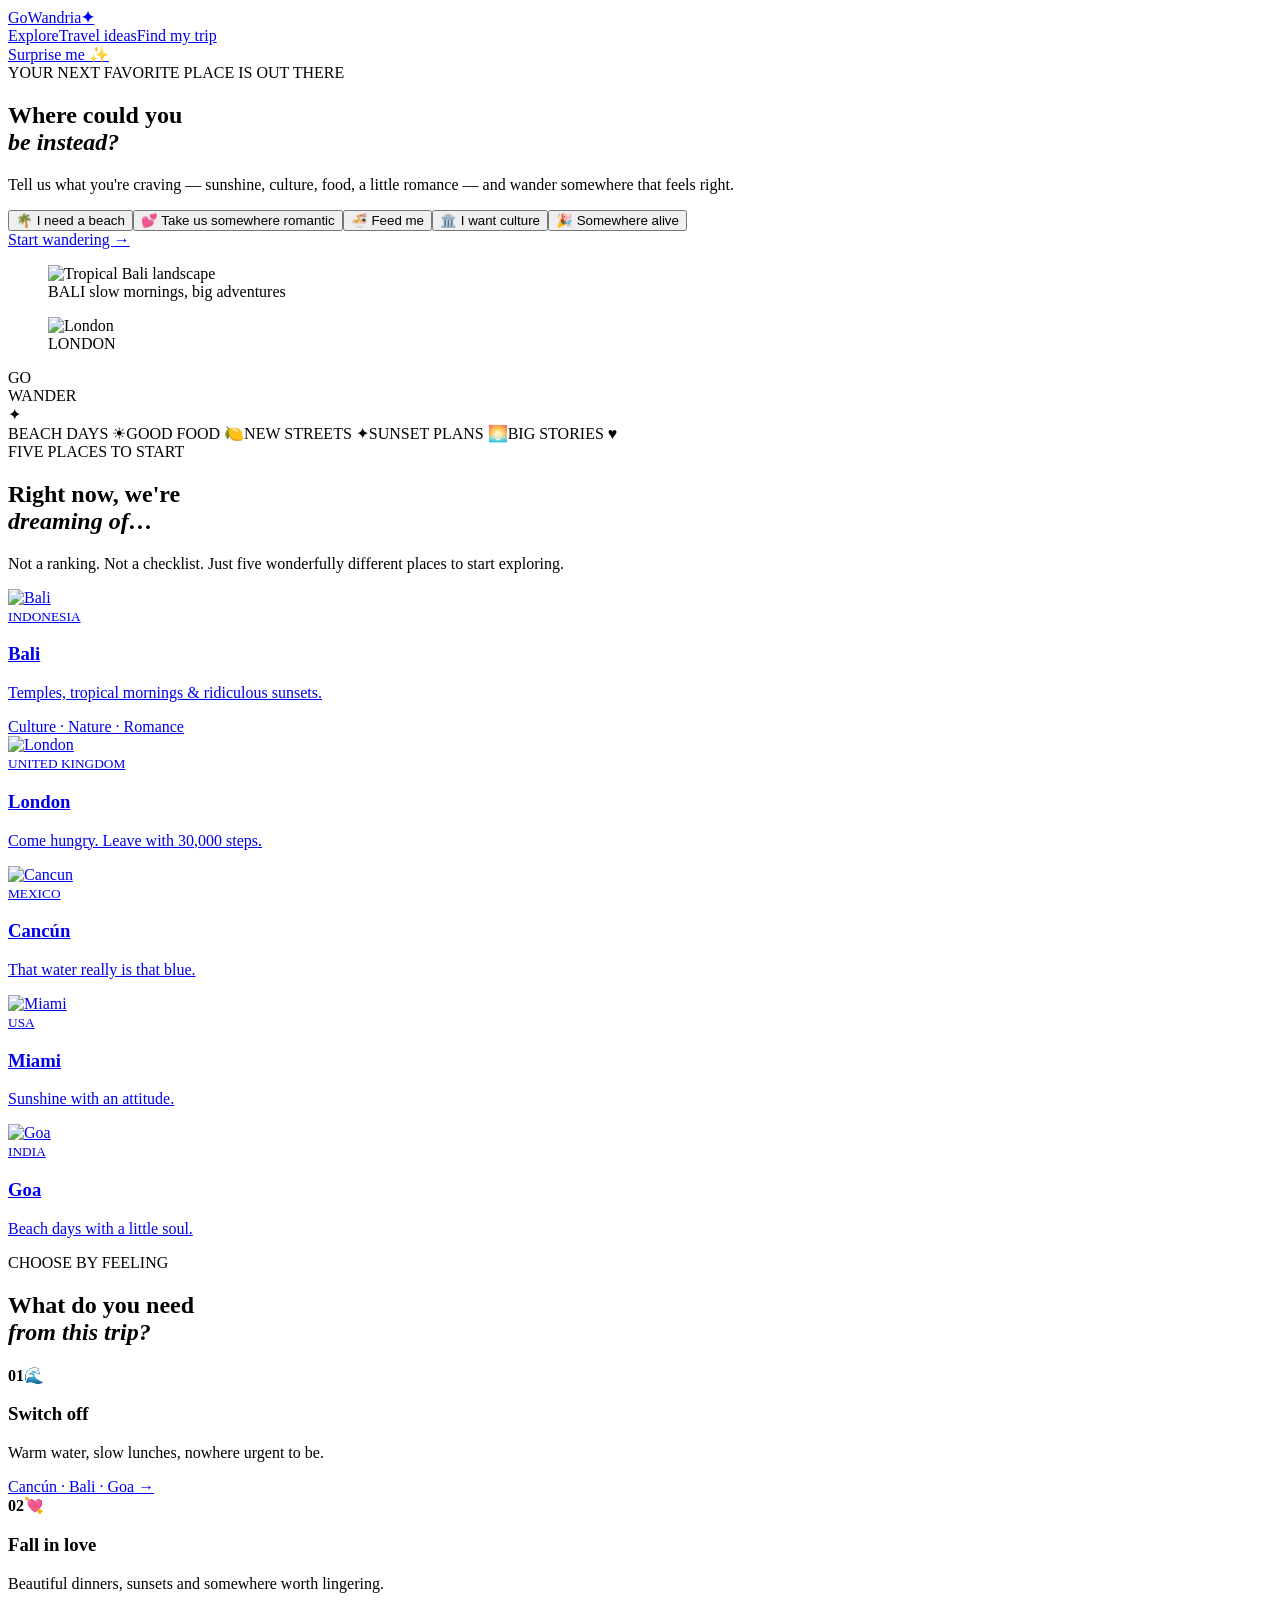
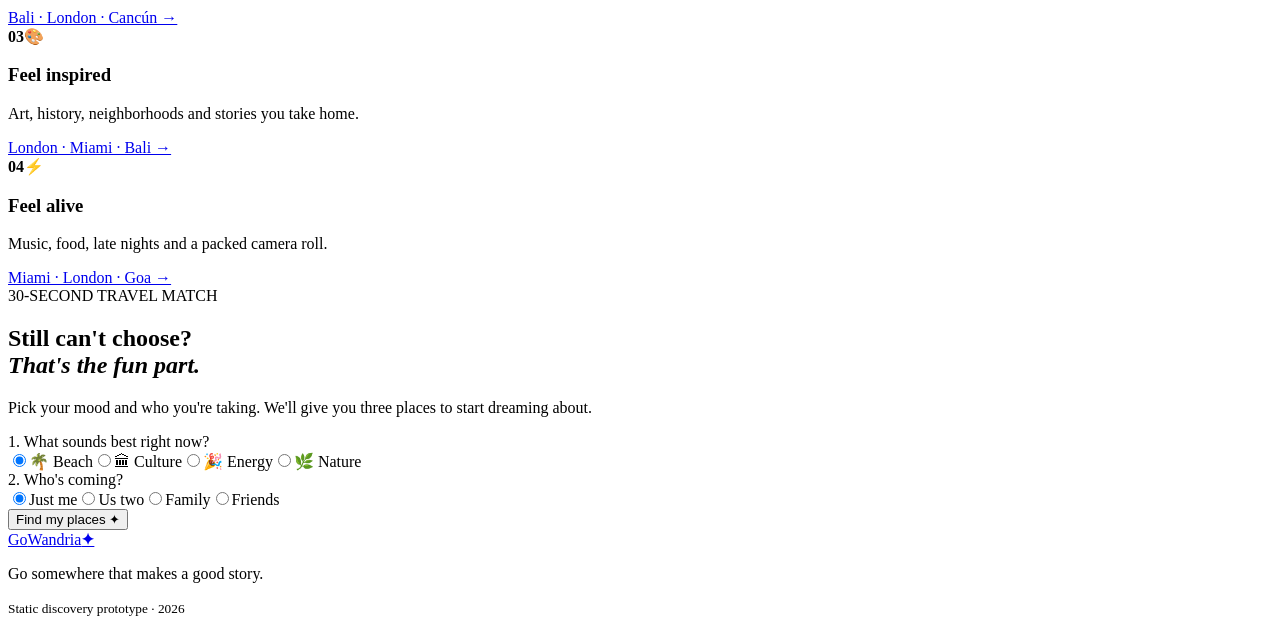
==== index.html @ f36cb017 "Add GoWandria discovery homepage" ====
<!doctype html>
<html lang="en">
<head>
  <meta charset="utf-8"><meta name="viewport" content="width=device-width,initial-scale=1">
  <title>GoWandria — Find somewhere you'll love</title>
  <meta name="description" content="Discover Bali, Cancun, Miami, London and Goa by mood, travel style and the kind of trip you need right now.">
  <link rel="preconnect" href="https://images.unsplash.com">
  <link rel="stylesheet" href="styles.css">
</head>
<body>
<header class="nav"><a class="brand" href="index.html">Go<span>Wandria</span><b>✦</b></a><nav><a href="#wander">Explore</a><a href="#moods">Travel ideas</a><a href="#matcher">Find my trip</a></nav><a class="nav-cta" href="#matcher">Surprise me ✨</a></header>
<main>
<section class="hero">
  <div class="hero-copy"><div class="eyebrow">YOUR NEXT FAVORITE PLACE IS OUT THERE</div><h1>Where could you<br><em>be instead?</em></h1><p>Tell us what you're craving — sunshine, culture, food, a little romance — and wander somewhere that feels right.</p><div class="mood-row"><button data-mood="beach">🌴 I need a beach</button><button data-mood="romance">💕 Take us somewhere romantic</button><button data-mood="food">🍜 Feed me</button><button data-mood="culture">🏛️ I want culture</button><button data-mood="energy">🎉 Somewhere alive</button></div><a class="primary" href="#wander">Start wandering <span>→</span></a></div>
  <div class="hero-art"><div class="sun"></div><figure class="postcard p1"><img src="https://images.unsplash.com/photo-1533669955142-6a73332af4db?auto=format&fit=crop&w=1000&q=85" alt="Tropical Bali landscape"><figcaption>BALI <span>slow mornings, big adventures</span></figcaption></figure><figure class="postcard p2"><img src="https://images.unsplash.com/photo-1513635269975-59663e0ac1ad?auto=format&fit=crop&w=800&q=85" alt="London"><figcaption>LONDON</figcaption></figure><div class="stamp">GO<br>WANDER<br>✦</div></div>
</section>
<section class="ticker"><span>BEACH DAYS ☀</span><span>GOOD FOOD 🍋</span><span>NEW STREETS ✦</span><span>SUNSET PLANS 🌅</span><span>BIG STORIES ♥</span></section>
<section id="wander" class="section"><div class="section-head"><div><div class="eyebrow coral">FIVE PLACES TO START</div><h2>Right now, we're<br><em>dreaming of…</em></h2></div><p>Not a ranking. Not a checklist. Just five wonderfully different places to start exploring.</p></div>
<div class="destination-grid">
<a class="destination bali tall" href="destination.html?place=bali"><img src="https://images.unsplash.com/photo-1537996194471-e657df975ab4?auto=format&fit=crop&w=1200&q=85" alt="Bali"><div><small>INDONESIA</small><h3>Bali</h3><p>Temples, tropical mornings & ridiculous sunsets.</p><span>Culture · Nature · Romance</span></div></a>
<a class="destination london" href="destination.html?place=london"><img src="https://images.unsplash.com/photo-1513635269975-59663e0ac1ad?auto=format&fit=crop&w=1000&q=85" alt="London"><div><small>UNITED KINGDOM</small><h3>London</h3><p>Come hungry. Leave with 30,000 steps.</p></div></a>
<a class="destination cancun" href="destination.html?place=cancun"><img src="https://images.unsplash.com/photo-1552074284-5e88ef1aef18?auto=format&fit=crop&w=1000&q=85" alt="Cancun"><div><small>MEXICO</small><h3>Cancún</h3><p>That water really is that blue.</p></div></a>
<a class="destination miami wide" href="destination.html?place=miami"><img src="https://images.unsplash.com/photo-1535498730771-e735b998cd64?auto=format&fit=crop&w=1200&q=85" alt="Miami"><div><small>USA</small><h3>Miami</h3><p>Sunshine with an attitude.</p></div></a>
<a class="destination goa" href="destination.html?place=goa"><img src="https://images.unsplash.com/photo-1512343879784-a960bf40e7f2?auto=format&fit=crop&w=1000&q=85" alt="Goa"><div><small>INDIA</small><h3>Goa</h3><p>Beach days with a little soul.</p></div></a>
</div></section>
<section id="moods" class="moods"><div class="eyebrow">CHOOSE BY FEELING</div><h2>What do you need<br><em>from this trip?</em></h2><div class="mood-cards"><article><b>01</b><span>🌊</span><h3>Switch off</h3><p>Warm water, slow lunches, nowhere urgent to be.</p><a href="destination.html?place=cancun">Cancún · Bali · Goa →</a></article><article><b>02</b><span>💘</span><h3>Fall in love</h3><p>Beautiful dinners, sunsets and somewhere worth lingering.</p><a href="destination.html?place=bali">Bali · London · Cancún →</a></article><article><b>03</b><span>🎨</span><h3>Feel inspired</h3><p>Art, history, neighborhoods and stories you take home.</p><a href="destination.html?place=london">London · Miami · Bali →</a></article><article><b>04</b><span>⚡</span><h3>Feel alive</h3><p>Music, food, late nights and a packed camera roll.</p><a href="destination.html?place=miami">Miami · London · Goa →</a></article></div></section>
<section id="matcher" class="matcher"><div><div class="eyebrow coral">30-SECOND TRAVEL MATCH</div><h2>Still can't choose?<br><em>That's the fun part.</em></h2><p>Pick your mood and who you're taking. We'll give you three places to start dreaming about.</p></div><form id="matchForm" class="match-card"><label>1. What sounds best right now?</label><div class="choices"><input type="radio" name="vibe" value="beach" id="v1" checked><label for="v1">🌴 Beach</label><input type="radio" name="vibe" value="culture" id="v2"><label for="v2">🏛 Culture</label><input type="radio" name="vibe" value="energy" id="v3"><label for="v3">🎉 Energy</label><input type="radio" name="vibe" value="nature" id="v4"><label for="v4">🌿 Nature</label></div><label>2. Who's coming?</label><div class="choices"><input type="radio" name="party" value="solo" id="p1" checked><label for="p1">Just me</label><input type="radio" name="party" value="couple" id="p2"><label for="p2">Us two</label><input type="radio" name="party" value="family" id="p3"><label for="p3">Family</label><input type="radio" name="party" value="friends" id="p4"><label for="p4">Friends</label></div><button class="primary" type="submit">Find my places ✦</button><div id="result" class="result"></div></form></section>
</main>
<footer><a class="brand" href="index.html">Go<span>Wandria</span><b>✦</b></a><p>Go somewhere that makes a good story.</p><small>Static discovery prototype · 2026</small></footer>
<script src="app.js"></script>
</body></html>
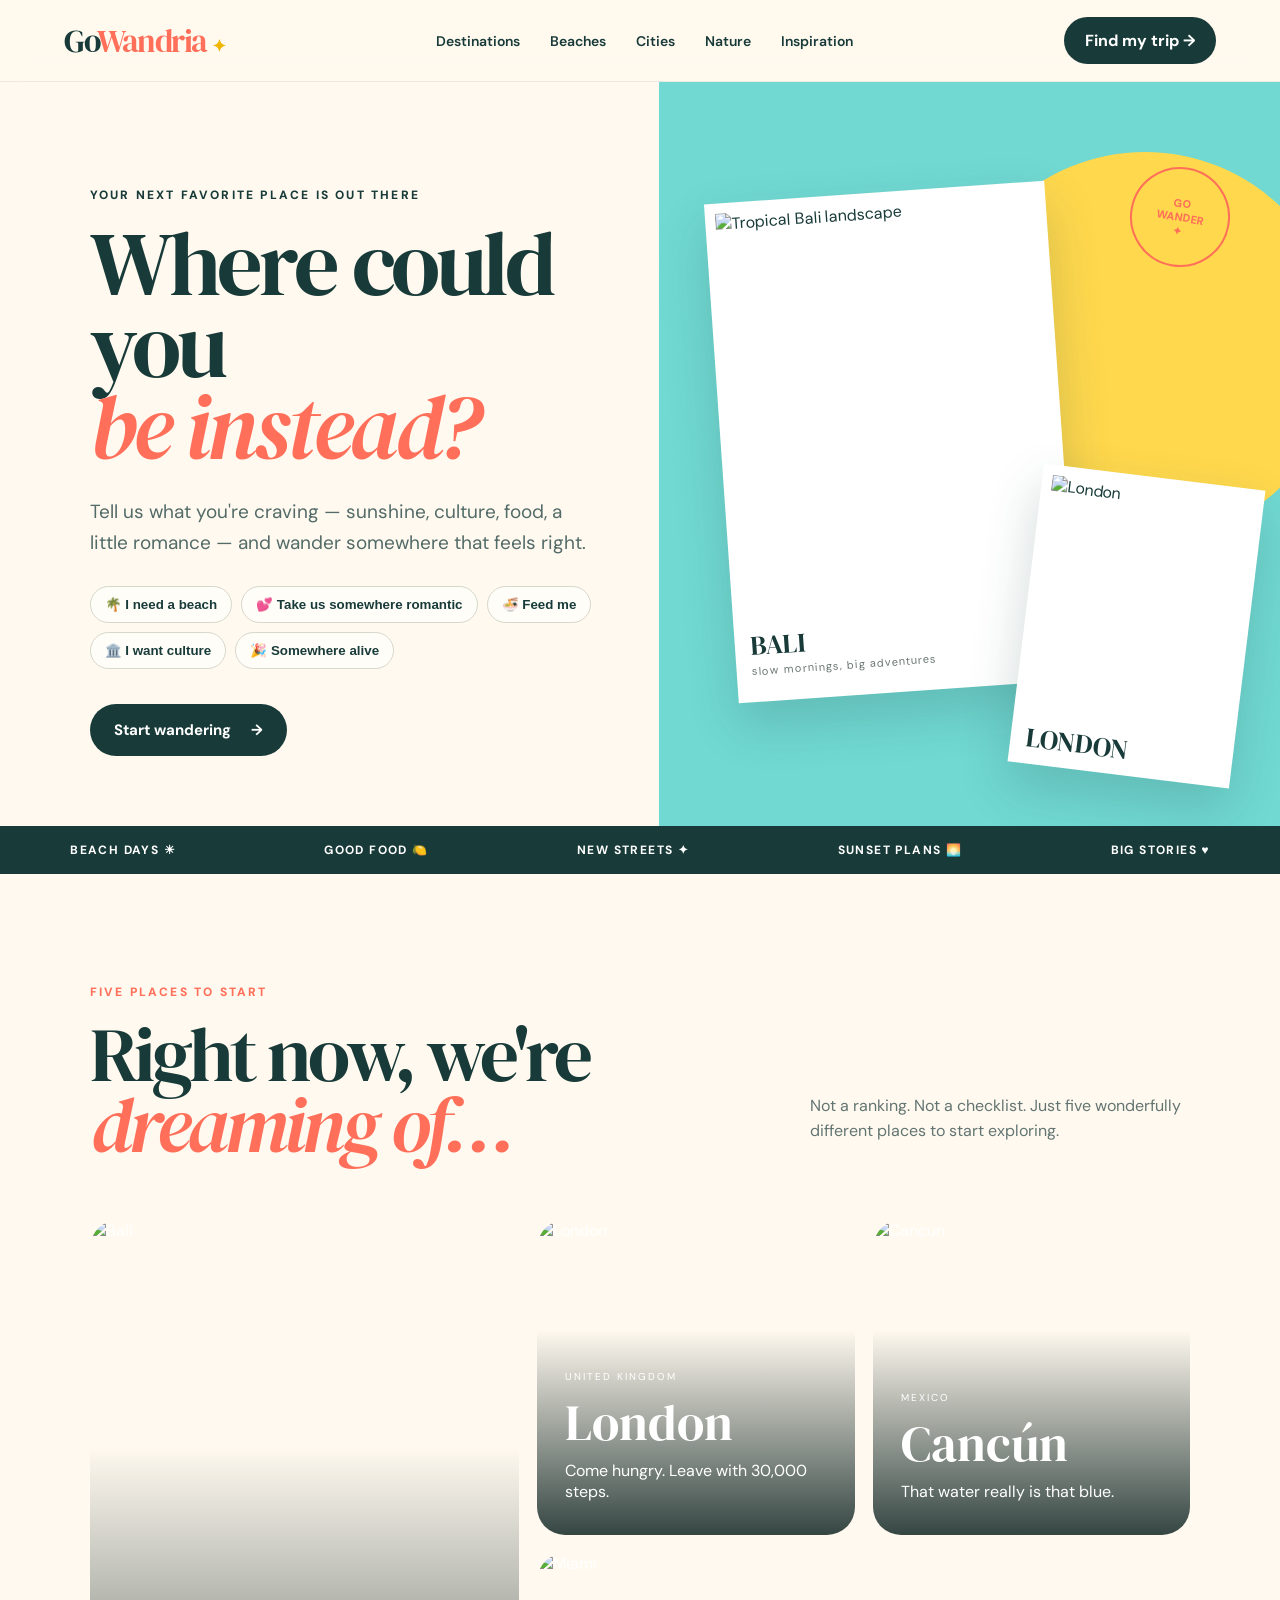
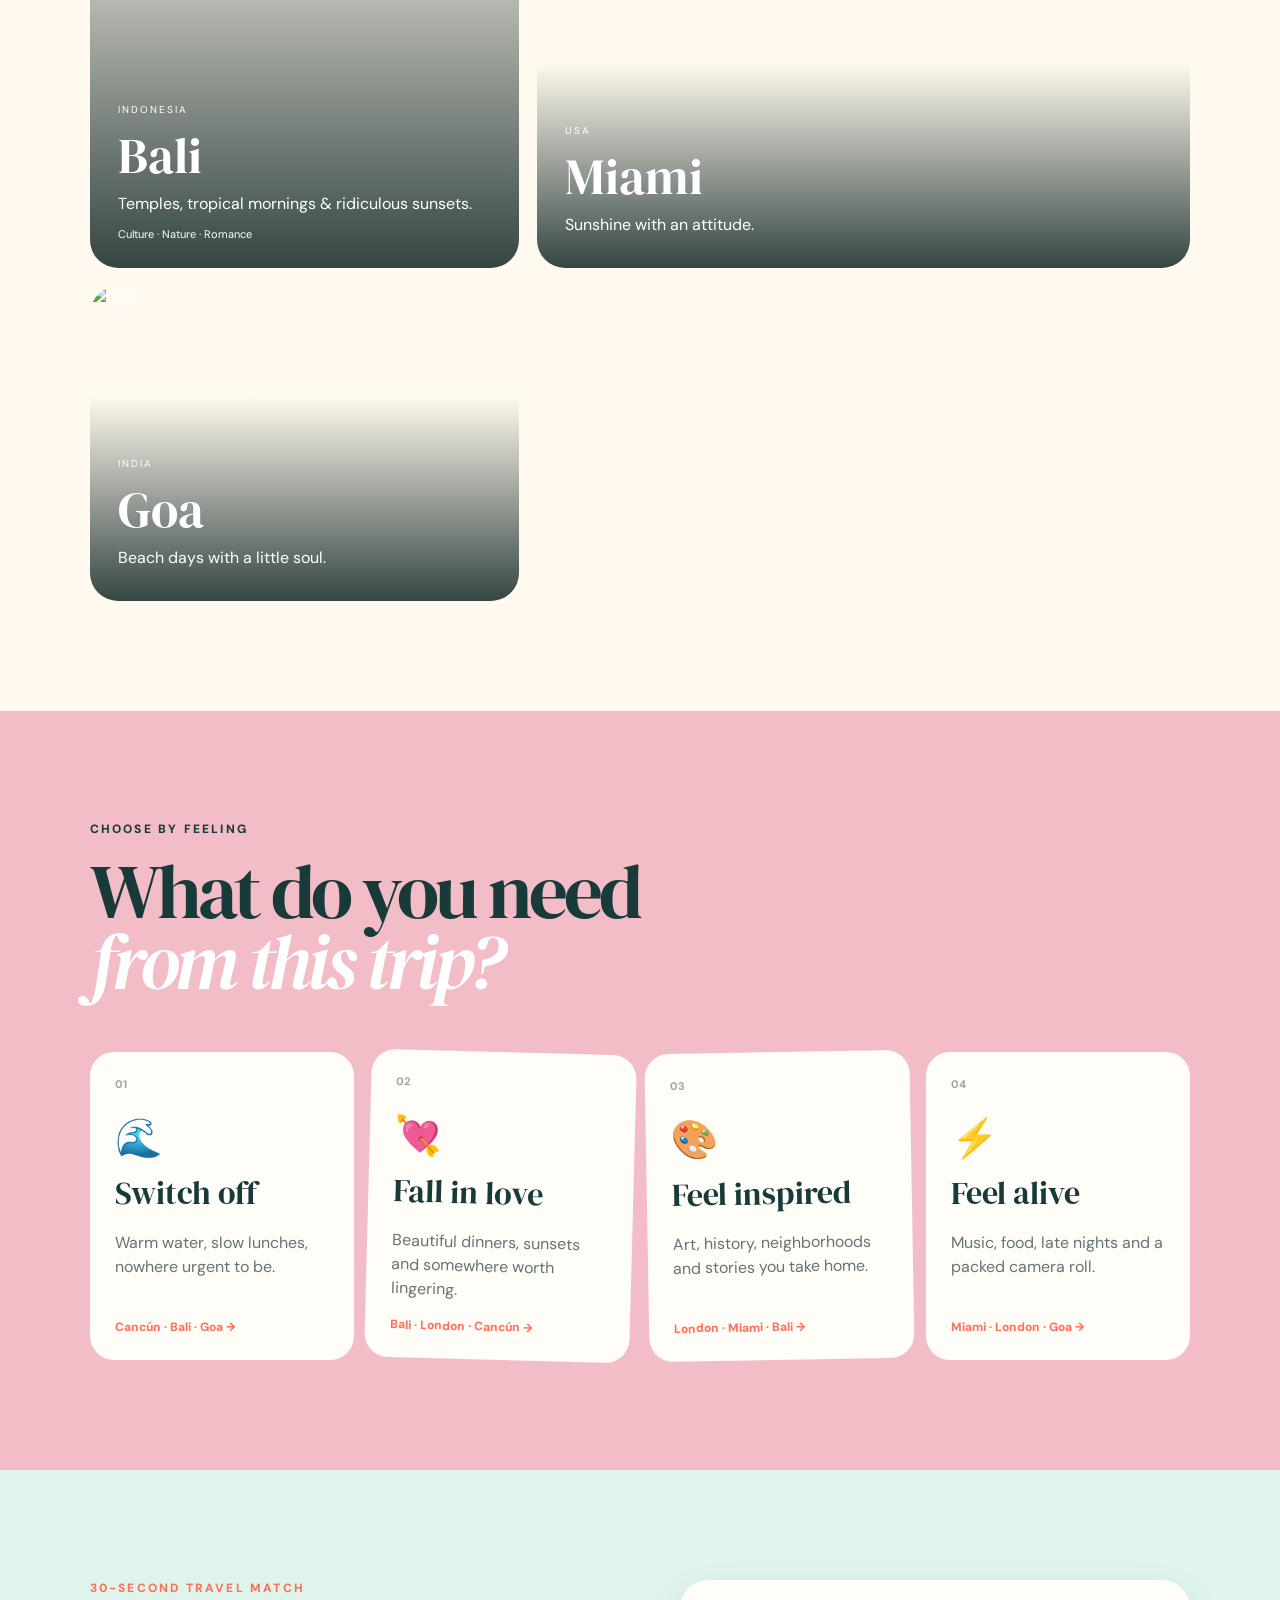
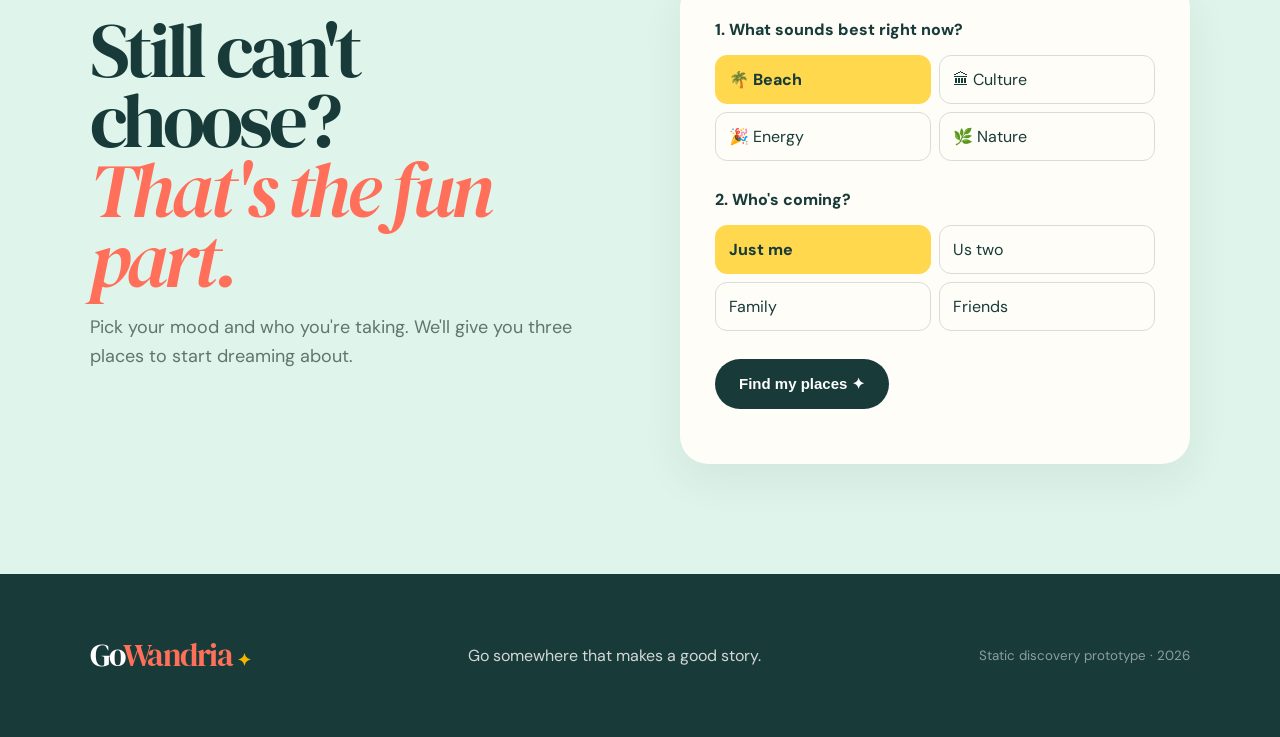
==== commit 982bca70: "Upgrade homepage navigation" ====
--- a/index.html
+++ b/index.html
@@ -8,7 +8,7 @@
   <link rel="stylesheet" href="styles.css">
 </head>
 <body>
-<header class="nav"><a class="brand" href="index.html">Go<span>Wandria</span><b>✦</b></a><nav><a href="#wander">Explore</a><a href="#moods">Travel ideas</a><a href="#matcher">Find my trip</a></nav><a class="nav-cta" href="#matcher">Surprise me ✨</a></header>
+<header class="nav"><a class="brand" href="index.html">Go<span>Wandria</span><b>✦</b></a><nav><a href="#wander">Destinations</a><a href="#moods">Beaches</a><a href="#wander">Cities</a><a href="#wander">Nature</a><a href="#moods">Inspiration</a></nav><a class="nav-cta" href="#matcher">Find my trip →</a></header>
 <main>
 <section class="hero">
   <div class="hero-copy"><div class="eyebrow">YOUR NEXT FAVORITE PLACE IS OUT THERE</div><h1>Where could you<br><em>be instead?</em></h1><p>Tell us what you're craving — sunshine, culture, food, a little romance — and wander somewhere that feels right.</p><div class="mood-row"><button data-mood="beach">🌴 I need a beach</button><button data-mood="romance">💕 Take us somewhere romantic</button><button data-mood="food">🍜 Feed me</button><button data-mood="culture">🏛️ I want culture</button><button data-mood="energy">🎉 Somewhere alive</button></div><a class="primary" href="#wander">Start wandering <span>→</span></a></div>
--- a/styles.css
+++ b/styles.css
@@ -0,0 +1,4 @@
+@import url('https://fonts.googleapis.com/css2?family=DM+Sans:wght@400;500;600;700&family=DM+Serif+Display:ital@0;1&display=swap');
+:root{--ink:#183b39;--cream:#fff9ef;--sun:#ffd84d;--coral:#ff6f59;--pink:#ff9db0;--aqua:#71d8d2;--blue:#6ca8ff;--lime:#cde96b;--paper:#fffdf8}*{box-sizing:border-box}html{scroll-behavior:smooth}body{margin:0;background:var(--cream);color:var(--ink);font-family:'DM Sans',sans-serif}a{color:inherit;text-decoration:none}img{width:100%;height:100%;object-fit:cover}.nav{height:82px;padding:0 clamp(22px,5vw,80px);display:flex;align-items:center;justify-content:space-between;background:rgba(255,249,239,.94);position:sticky;top:0;z-index:30;border-bottom:1px solid rgba(24,59,57,.08);backdrop-filter:blur(12px)}.brand{font:32px 'DM Serif Display';letter-spacing:-1.5px}.brand span{color:var(--coral)}.brand b{font-size:17px;color:#f0b600;margin-left:5px}.nav nav{display:flex;gap:30px;font-size:14px;font-weight:600}.nav nav a:hover{color:var(--coral)}.nav-cta,.primary{background:var(--ink);color:white;border-radius:999px;padding:13px 21px;font-weight:700}.hero{min-height:720px;display:grid;grid-template-columns:1.03fr .97fr;overflow:hidden}.hero-copy{padding:105px 5vw 70px 7vw;z-index:2}.eyebrow{font-size:12px;letter-spacing:2.2px;font-weight:800;margin-bottom:20px}.coral{color:var(--coral)}h1,h2{font:normal clamp(55px,7vw,104px)/.91 'DM Serif Display';letter-spacing:-4px;margin:0}h1 em,h2 em{color:var(--coral);font-weight:400}.hero-copy>p{font-size:19px;line-height:1.65;max-width:580px;color:#536b68;margin:28px 0}.mood-row{display:flex;flex-wrap:wrap;gap:9px;margin:28px 0 35px}.mood-row button{border:1px solid #d6d8cc;background:var(--paper);border-radius:999px;padding:10px 14px;color:var(--ink);cursor:pointer;font-weight:600}.mood-row button:hover{background:var(--sun);transform:translateY(-2px)}.primary{display:inline-flex;border:0;align-items:center;gap:20px;padding:16px 24px;font-size:15px;cursor:pointer}.primary:hover{background:var(--coral)}.hero-art{position:relative;background:var(--aqua);min-height:700px}.sun{width:390px;height:390px;border-radius:50%;background:var(--sun);position:absolute;right:-60px;top:70px}.postcard{position:absolute;background:white;padding:10px;box-shadow:0 22px 50px #214a4533;margin:0;transition:.35s}.postcard:hover{transform:rotate(0) scale(1.03)!important}.postcard img{display:block}.postcard figcaption{font:27px 'DM Serif Display';padding:10px 5px 5px}.postcard figcaption span{display:block;font:11px 'DM Sans';letter-spacing:1px;color:#6b7775}.p1{width:55%;height:500px;left:10%;top:110px;transform:rotate(-4deg)}.p1 img{height:405px}.p2{width:36%;height:300px;right:5%;bottom:50px;transform:rotate(7deg)}.p2 img{height:235px}.stamp{position:absolute;right:8%;top:85px;border:2px solid var(--coral);color:var(--coral);border-radius:50%;width:100px;height:100px;display:grid;place-content:center;text-align:center;font-size:11px;font-weight:800;transform:rotate(10deg)}.ticker{background:var(--ink);color:white;display:flex;justify-content:space-around;gap:40px;padding:16px;overflow:hidden;font-size:12px;letter-spacing:1.4px;font-weight:700}.section{padding:110px 7vw}.section-head{display:flex;align-items:end;justify-content:space-between;margin-bottom:60px}.section h2,.moods h2,.matcher h2{font-size:clamp(52px,6vw,85px)}.section-head>p{max-width:380px;line-height:1.6;color:#637572}.destination-grid{display:grid;grid-template-columns:1.15fr .85fr .85fr;grid-auto-rows:315px;gap:18px}.destination{position:relative;overflow:hidden;border-radius:28px;color:white;min-height:300px}.destination:after{content:'';position:absolute;inset:35% 0 0;background:linear-gradient(transparent,rgba(8,30,28,.82))}.destination img{transition:.6s}.destination:hover img{transform:scale(1.06)}.destination>div{position:absolute;left:28px;bottom:25px;right:25px;z-index:2}.destination small{font-size:10px;letter-spacing:2px}.destination h3{font:50px 'DM Serif Display';margin:3px 0}.destination p{margin:0 0 8px}.destination span{font-size:11px}.destination.tall{grid-row:span 2}.destination.wide{grid-column:span 2}.moods{background:#f3bdc7;padding:110px 7vw}.moods h2 em{color:white}.mood-cards{display:grid;grid-template-columns:repeat(4,1fr);gap:14px;margin-top:55px}.mood-cards article{background:var(--paper);border-radius:24px;padding:25px;min-height:290px;display:flex;flex-direction:column}.mood-cards article:nth-child(2){transform:rotate(1.5deg)}.mood-cards article:nth-child(3){transform:rotate(-1deg)}.mood-cards b{font-size:11px;color:#9ba5a3}.mood-cards span{font-size:38px;margin:22px 0 8px}.mood-cards h3{font:32px 'DM Serif Display';margin:0}.mood-cards p{color:#637572;line-height:1.5}.mood-cards a{margin-top:auto;font-size:12px;font-weight:800;color:var(--coral)}.matcher{padding:110px 7vw;display:grid;grid-template-columns:1fr 1fr;gap:80px;background:#dff4ea}.matcher>div>p{max-width:520px;color:#627470;font-size:18px;line-height:1.6}.match-card{background:var(--paper);border-radius:28px;padding:35px;box-shadow:0 15px 40px #31534e14}.match-card>label{display:block;font-weight:800;margin:4px 0 15px}.choices{display:grid;grid-template-columns:1fr 1fr;gap:8px;margin-bottom:28px}.choices input{display:none}.choices label{border:1px solid #d7ddd7;padding:13px;border-radius:12px;cursor:pointer}.choices input:checked+label{background:var(--sun);border-color:var(--sun);font-weight:800}.result{margin-top:20px;line-height:1.7}.result a{font-weight:800;color:var(--coral)}footer{padding:55px 7vw;display:flex;align-items:center;justify-content:space-between;background:var(--ink);color:white}footer p{opacity:.8}footer small{opacity:.5}
+/* destination */.dest-hero{min-height:680px;position:relative;display:flex;align-items:end;padding:70px 7vw;color:white;background-size:cover;background-position:center}.dest-hero:after{content:'';position:absolute;inset:0;background:linear-gradient(15deg,rgba(8,35,31,.78),rgba(8,35,31,.05) 70%)}.dest-hero>div{z-index:2;max-width:850px}.dest-hero h1{font-size:clamp(78px,11vw,150px)}.dest-hero p{font:italic 28px 'DM Serif Display';max-width:650px}.tags{display:flex;gap:8px;flex-wrap:wrap}.tags span{padding:8px 12px;background:#ffffff25;border:1px solid #ffffff55;border-radius:999px;font-size:12px}.intro{padding:90px 7vw;display:grid;grid-template-columns:.8fr 1.2fr;gap:80px}.intro h2{font-size:62px}.intro .lead{font:30px/1.35 'DM Serif Display';margin-top:0}.intro p{line-height:1.7;color:#5d706c}.area-section{padding:100px 7vw;background:#e6f5ef}.area-grid{display:grid;grid-template-columns:repeat(4,1fr);gap:14px;margin-top:45px}.area{background:var(--paper);border-radius:20px;overflow:hidden}.area img{height:190px}.area div{padding:20px}.area h3{font:28px 'DM Serif Display';margin:0 0 5px}.area p{font-size:13px;color:#657672;line-height:1.5}.day{padding:100px 7vw;background:var(--sun)}.day-list{max-width:900px;margin:45px auto 0}.day-row{display:grid;grid-template-columns:90px 45px 1fr;border-top:1px solid #173b3933;padding:19px 0;align-items:center}.day-row strong{font-size:13px}.day-row span{font-size:24px}.day-row p{margin:0;font:24px 'DM Serif Display'}.fit{padding:100px 7vw;display:grid;grid-template-columns:1fr 1fr;gap:25px}.fit article{padding:35px;border-radius:24px;background:#dff4ea}.fit article:last-child{background:#ffdfe4}.fit h3{font:35px 'DM Serif Display';margin-top:0}.fit li{margin:12px 0}.keep{padding:100px 7vw;text-align:center;background:var(--ink);color:white}.keep h2{font-size:70px}.keep-links{display:flex;justify-content:center;gap:12px;margin-top:35px}.keep-links a{background:white;color:var(--ink);border-radius:999px;padding:14px 20px;font-weight:800}
+@media(max-width:800px){.nav nav{display:none}.nav{height:70px}.nav-cta{font-size:11px;padding:10px}.brand{font-size:26px}.hero{grid-template-columns:1fr}.hero-copy{padding:70px 24px}.hero-art{min-height:520px}.p1{width:63%;height:390px;left:7%;top:70px}.p1 img{height:305px}.p2{height:230px}.p2 img{height:170px}.section,.moods,.matcher,.intro,.area-section,.day,.fit,.keep{padding:70px 24px}.section-head{display:block}.section-head>p{margin-top:25px}.destination-grid{grid-template-columns:1fr 1fr;grid-auto-rows:300px}.destination.tall{grid-row:span 1;grid-column:span 2}.destination.wide{grid-column:span 2}.mood-cards,.area-grid{grid-template-columns:1fr 1fr}.matcher,.intro,.fit{grid-template-columns:1fr;gap:35px}.dest-hero{min-height:600px;padding:50px 24px}.area-grid{grid-template-columns:1fr 1fr}footer{display:block;text-align:center}footer>*{display:block;margin:12px auto}.ticker span:nth-child(even){display:none}}@media(max-width:520px){h1{letter-spacing:-2px}.mood-cards,.area-grid{grid-template-columns:1fr}.destination-grid{display:block}.destination{display:block;margin-bottom:12px;height:360px}.choices{grid-template-columns:1fr 1fr}.day-row{grid-template-columns:65px 35px 1fr}.day-row p{font-size:19px}}
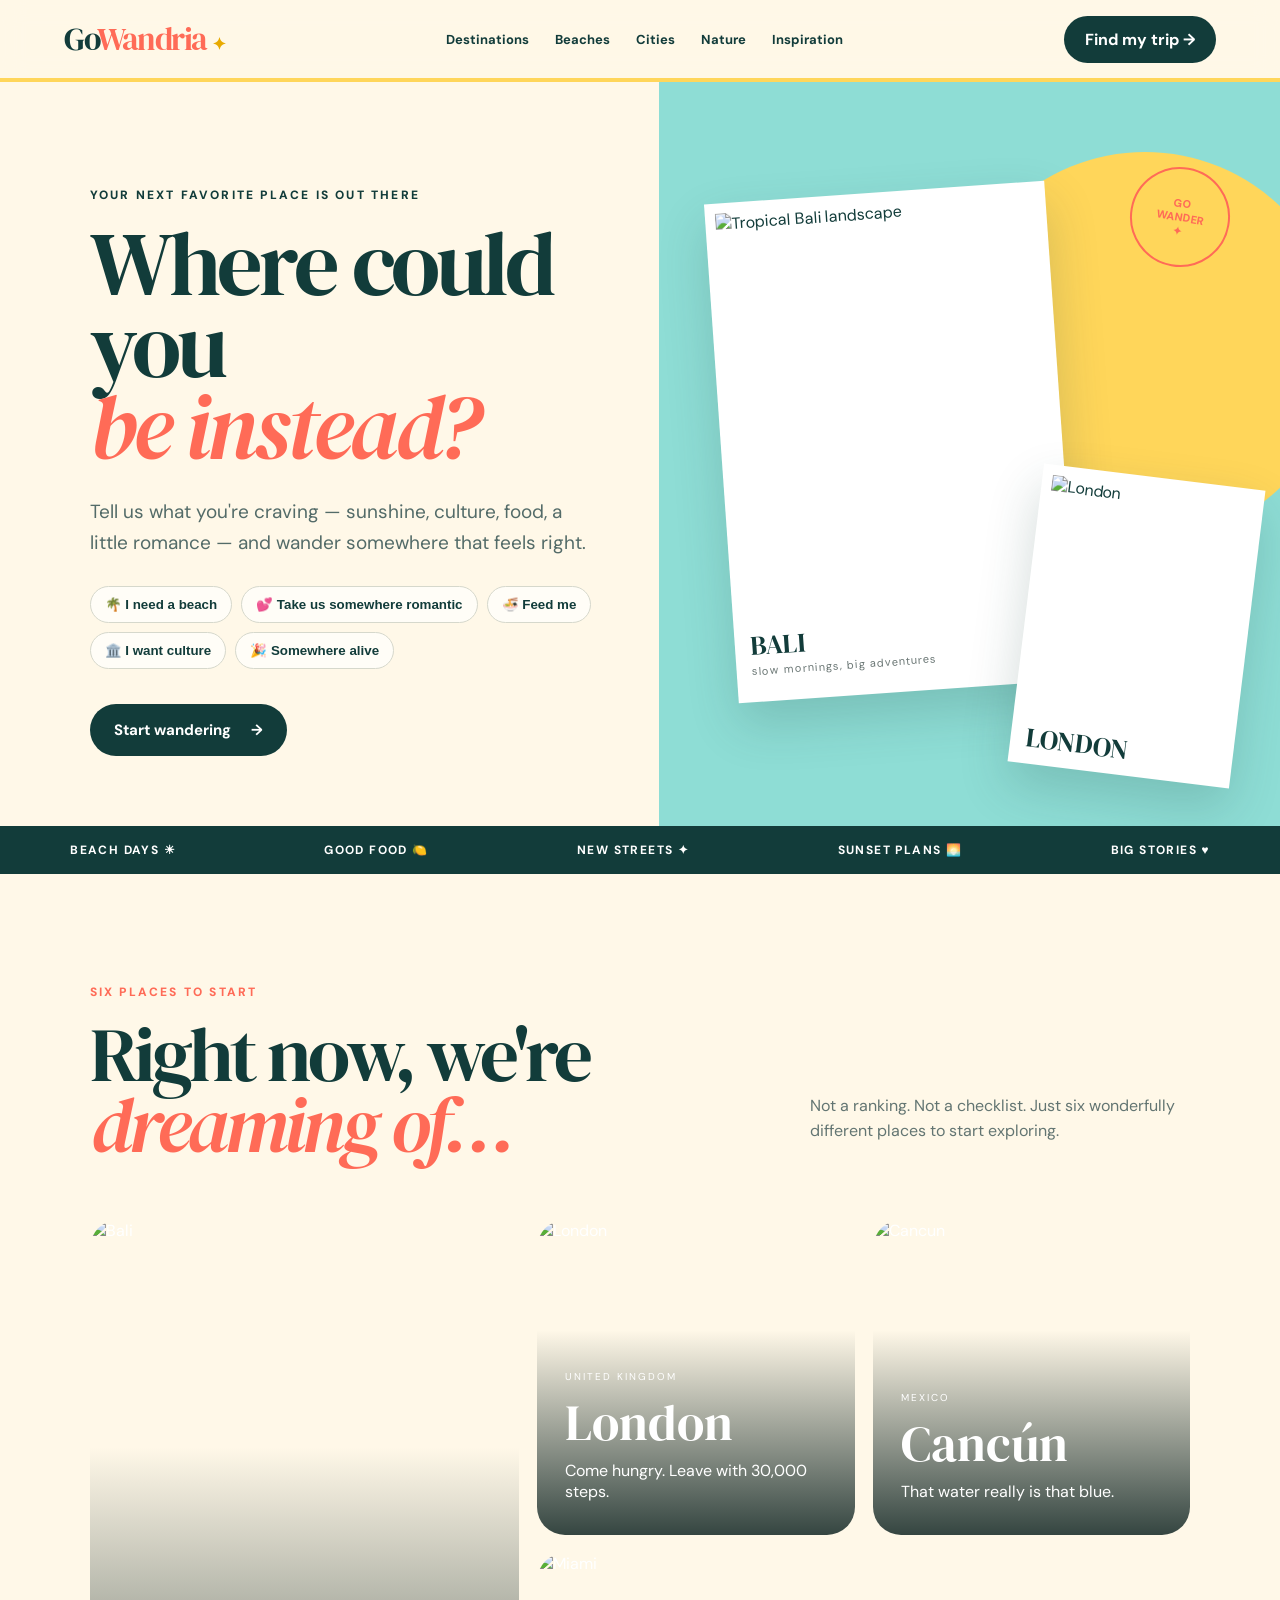
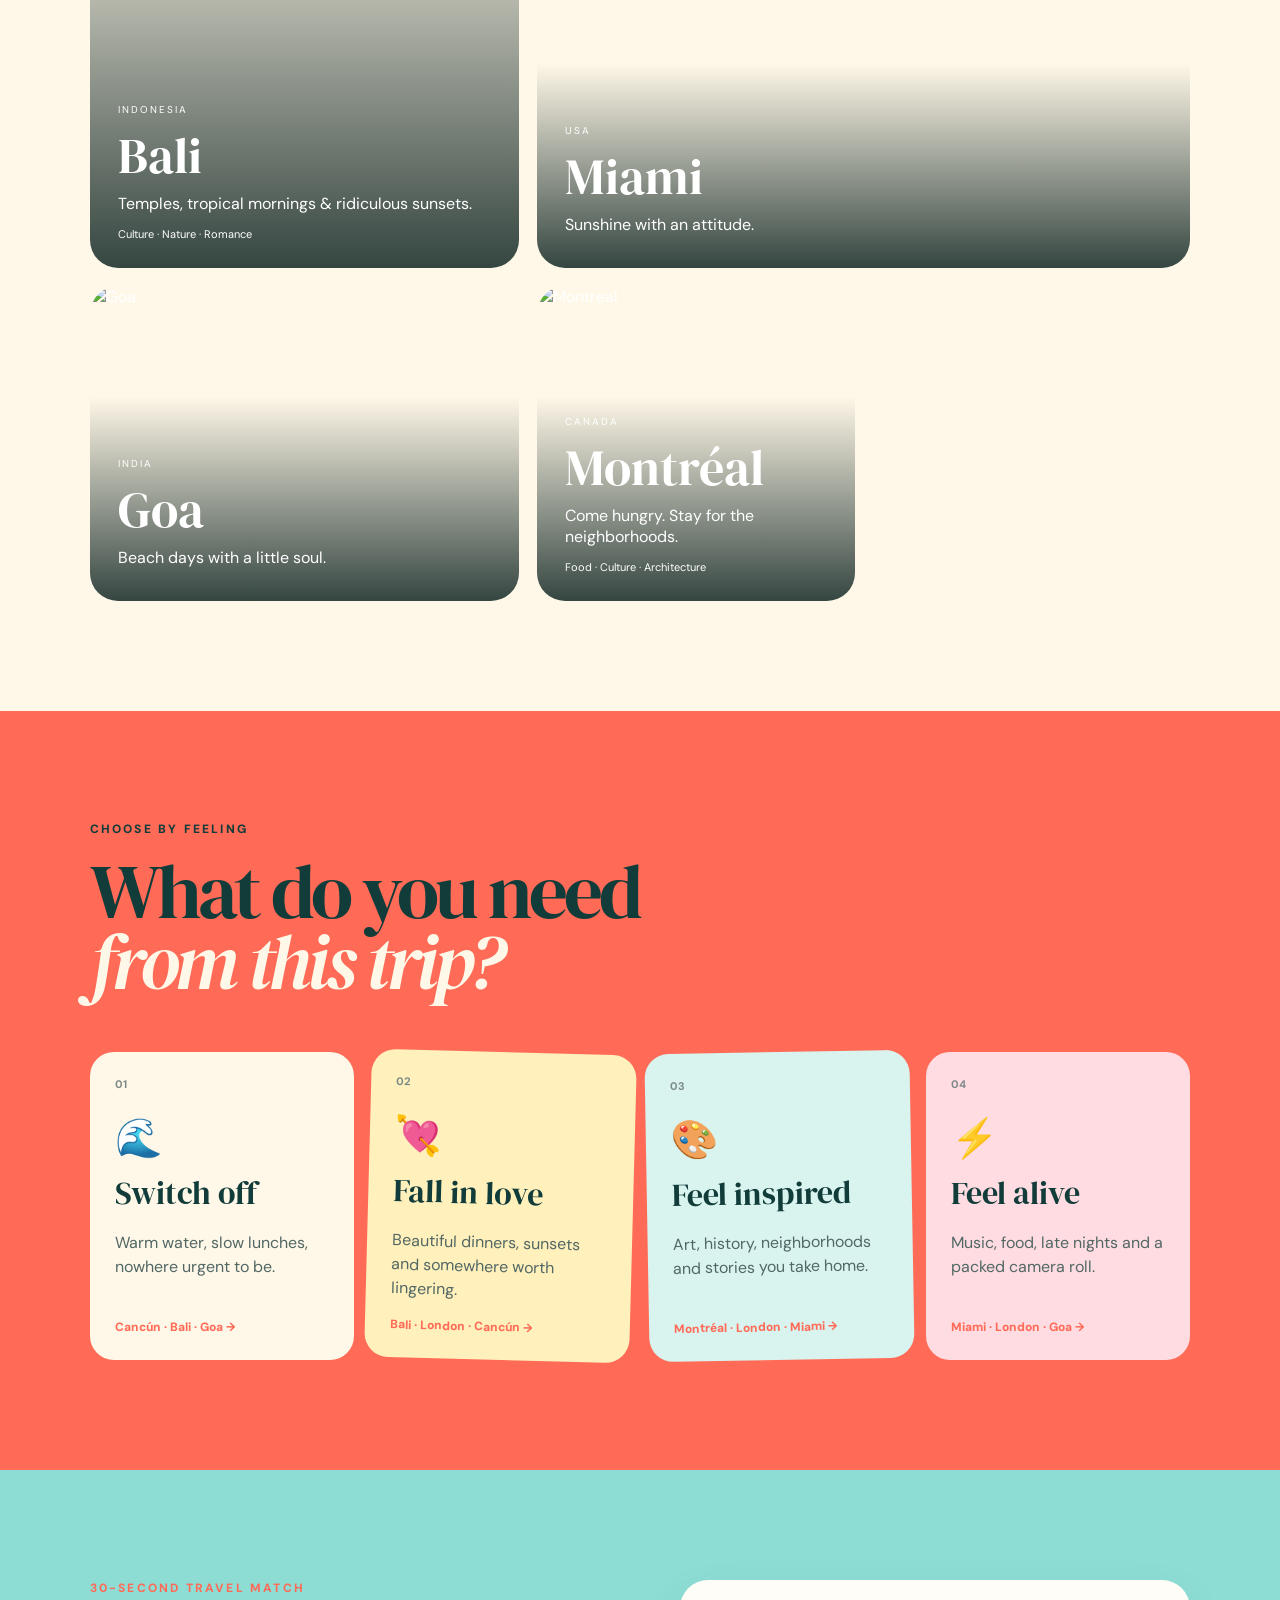
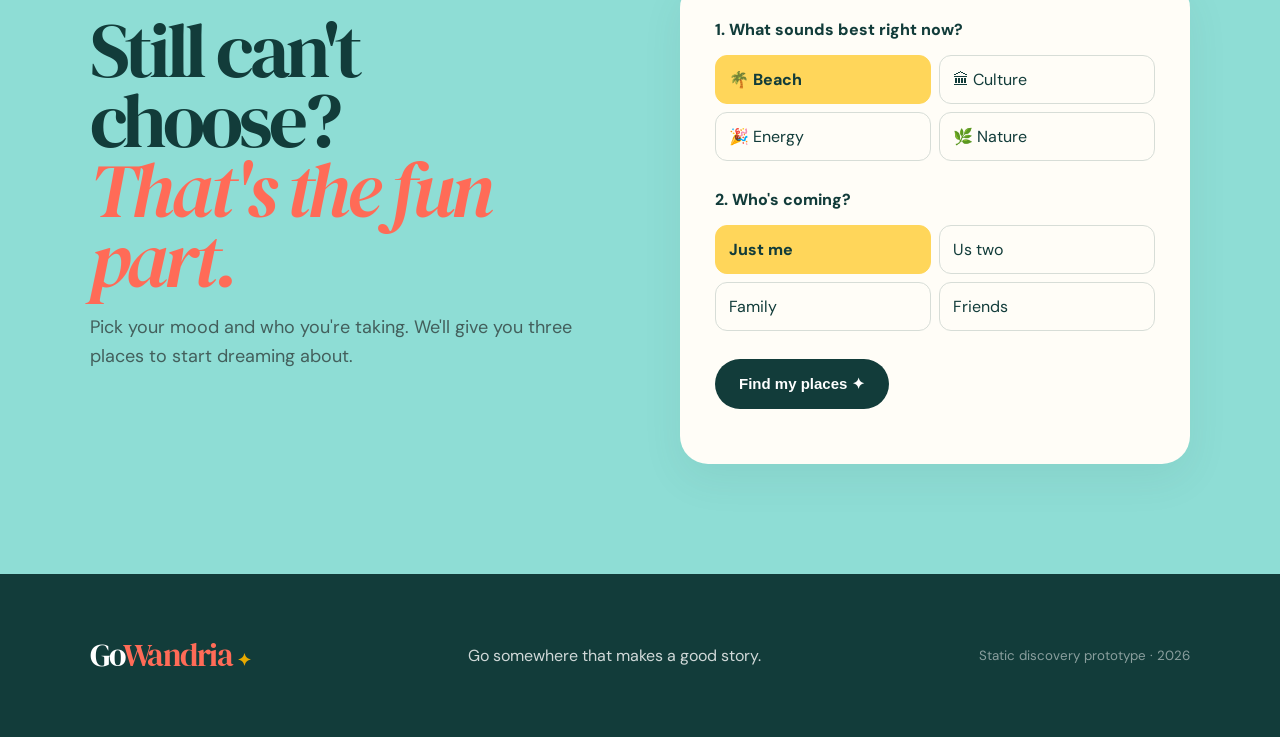
==== commit caf08367: "Add Montreal to homepage discovery" ====
--- a/index.html
+++ b/index.html
@@ -3,7 +3,7 @@
 <head>
   <meta charset="utf-8"><meta name="viewport" content="width=device-width,initial-scale=1">
   <title>GoWandria — Find somewhere you'll love</title>
-  <meta name="description" content="Discover Bali, Cancun, Miami, London and Goa by mood, travel style and the kind of trip you need right now.">
+  <meta name="description" content="Discover Bali, Cancun, Miami, London, Goa and Montreal by mood, travel style and the kind of trip you need right now.">
   <link rel="preconnect" href="https://images.unsplash.com">
   <link rel="stylesheet" href="styles.css">
 </head>
@@ -15,15 +15,16 @@
   <div class="hero-art"><div class="sun"></div><figure class="postcard p1"><img src="https://images.unsplash.com/photo-1533669955142-6a73332af4db?auto=format&fit=crop&w=1000&q=85" alt="Tropical Bali landscape"><figcaption>BALI <span>slow mornings, big adventures</span></figcaption></figure><figure class="postcard p2"><img src="https://images.unsplash.com/photo-1513635269975-59663e0ac1ad?auto=format&fit=crop&w=800&q=85" alt="London"><figcaption>LONDON</figcaption></figure><div class="stamp">GO<br>WANDER<br>✦</div></div>
 </section>
 <section class="ticker"><span>BEACH DAYS ☀</span><span>GOOD FOOD 🍋</span><span>NEW STREETS ✦</span><span>SUNSET PLANS 🌅</span><span>BIG STORIES ♥</span></section>
-<section id="wander" class="section"><div class="section-head"><div><div class="eyebrow coral">FIVE PLACES TO START</div><h2>Right now, we're<br><em>dreaming of…</em></h2></div><p>Not a ranking. Not a checklist. Just five wonderfully different places to start exploring.</p></div>
+<section id="wander" class="section"><div class="section-head"><div><div class="eyebrow coral">SIX PLACES TO START</div><h2>Right now, we're<br><em>dreaming of…</em></h2></div><p>Not a ranking. Not a checklist. Just six wonderfully different places to start exploring.</p></div>
 <div class="destination-grid">
 <a class="destination bali tall" href="destination.html?place=bali"><img src="https://images.unsplash.com/photo-1537996194471-e657df975ab4?auto=format&fit=crop&w=1200&q=85" alt="Bali"><div><small>INDONESIA</small><h3>Bali</h3><p>Temples, tropical mornings & ridiculous sunsets.</p><span>Culture · Nature · Romance</span></div></a>
 <a class="destination london" href="destination.html?place=london"><img src="https://images.unsplash.com/photo-1513635269975-59663e0ac1ad?auto=format&fit=crop&w=1000&q=85" alt="London"><div><small>UNITED KINGDOM</small><h3>London</h3><p>Come hungry. Leave with 30,000 steps.</p></div></a>
 <a class="destination cancun" href="destination.html?place=cancun"><img src="https://images.unsplash.com/photo-1552074284-5e88ef1aef18?auto=format&fit=crop&w=1000&q=85" alt="Cancun"><div><small>MEXICO</small><h3>Cancún</h3><p>That water really is that blue.</p></div></a>
 <a class="destination miami wide" href="destination.html?place=miami"><img src="https://images.unsplash.com/photo-1535498730771-e735b998cd64?auto=format&fit=crop&w=1200&q=85" alt="Miami"><div><small>USA</small><h3>Miami</h3><p>Sunshine with an attitude.</p></div></a>
 <a class="destination goa" href="destination.html?place=goa"><img src="https://images.unsplash.com/photo-1512343879784-a960bf40e7f2?auto=format&fit=crop&w=1000&q=85" alt="Goa"><div><small>INDIA</small><h3>Goa</h3><p>Beach days with a little soul.</p></div></a>
+<a class="destination montreal" href="destination.html?place=montreal"><img src="https://images.unsplash.com/photo-1519178614-68673b201f36?auto=format&fit=crop&w=1000&q=85" alt="Montreal"><div><small>CANADA</small><h3>Montréal</h3><p>Come hungry. Stay for the neighborhoods.</p><span>Food · Culture · Architecture</span></div></a>
 </div></section>
-<section id="moods" class="moods"><div class="eyebrow">CHOOSE BY FEELING</div><h2>What do you need<br><em>from this trip?</em></h2><div class="mood-cards"><article><b>01</b><span>🌊</span><h3>Switch off</h3><p>Warm water, slow lunches, nowhere urgent to be.</p><a href="destination.html?place=cancun">Cancún · Bali · Goa →</a></article><article><b>02</b><span>💘</span><h3>Fall in love</h3><p>Beautiful dinners, sunsets and somewhere worth lingering.</p><a href="destination.html?place=bali">Bali · London · Cancún →</a></article><article><b>03</b><span>🎨</span><h3>Feel inspired</h3><p>Art, history, neighborhoods and stories you take home.</p><a href="destination.html?place=london">London · Miami · Bali →</a></article><article><b>04</b><span>⚡</span><h3>Feel alive</h3><p>Music, food, late nights and a packed camera roll.</p><a href="destination.html?place=miami">Miami · London · Goa →</a></article></div></section>
+<section id="moods" class="moods"><div class="eyebrow">CHOOSE BY FEELING</div><h2>What do you need<br><em>from this trip?</em></h2><div class="mood-cards"><article><b>01</b><span>🌊</span><h3>Switch off</h3><p>Warm water, slow lunches, nowhere urgent to be.</p><a href="destination.html?place=cancun">Cancún · Bali · Goa →</a></article><article><b>02</b><span>💘</span><h3>Fall in love</h3><p>Beautiful dinners, sunsets and somewhere worth lingering.</p><a href="destination.html?place=bali">Bali · London · Cancún →</a></article><article><b>03</b><span>🎨</span><h3>Feel inspired</h3><p>Art, history, neighborhoods and stories you take home.</p><a href="destination.html?place=montreal">Montréal · London · Miami →</a></article><article><b>04</b><span>⚡</span><h3>Feel alive</h3><p>Music, food, late nights and a packed camera roll.</p><a href="destination.html?place=miami">Miami · London · Goa →</a></article></div></section>
 <section id="matcher" class="matcher"><div><div class="eyebrow coral">30-SECOND TRAVEL MATCH</div><h2>Still can't choose?<br><em>That's the fun part.</em></h2><p>Pick your mood and who you're taking. We'll give you three places to start dreaming about.</p></div><form id="matchForm" class="match-card"><label>1. What sounds best right now?</label><div class="choices"><input type="radio" name="vibe" value="beach" id="v1" checked><label for="v1">🌴 Beach</label><input type="radio" name="vibe" value="culture" id="v2"><label for="v2">🏛 Culture</label><input type="radio" name="vibe" value="energy" id="v3"><label for="v3">🎉 Energy</label><input type="radio" name="vibe" value="nature" id="v4"><label for="v4">🌿 Nature</label></div><label>2. Who's coming?</label><div class="choices"><input type="radio" name="party" value="solo" id="p1" checked><label for="p1">Just me</label><input type="radio" name="party" value="couple" id="p2"><label for="p2">Us two</label><input type="radio" name="party" value="family" id="p3"><label for="p3">Family</label><input type="radio" name="party" value="friends" id="p4"><label for="p4">Friends</label></div><button class="primary" type="submit">Find my places ✦</button><div id="result" class="result"></div></form></section>
 </main>
 <footer><a class="brand" href="index.html">Go<span>Wandria</span><b>✦</b></a><p>Go somewhere that makes a good story.</p><small>Static discovery prototype · 2026</small></footer>
--- a/styles.css
+++ b/styles.css
@@ -1,4 +1,3 @@
 @import url('https://fonts.googleapis.com/css2?family=DM+Sans:wght@400;500;600;700&family=DM+Serif+Display:ital@0;1&display=swap');
-:root{--ink:#183b39;--cream:#fff9ef;--sun:#ffd84d;--coral:#ff6f59;--pink:#ff9db0;--aqua:#71d8d2;--blue:#6ca8ff;--lime:#cde96b;--paper:#fffdf8}*{box-sizing:border-box}html{scroll-behavior:smooth}body{margin:0;background:var(--cream);color:var(--ink);font-family:'DM Sans',sans-serif}a{color:inherit;text-decoration:none}img{width:100%;height:100%;object-fit:cover}.nav{height:82px;padding:0 clamp(22px,5vw,80px);display:flex;align-items:center;justify-content:space-between;background:rgba(255,249,239,.94);position:sticky;top:0;z-index:30;border-bottom:1px solid rgba(24,59,57,.08);backdrop-filter:blur(12px)}.brand{font:32px 'DM Serif Display';letter-spacing:-1.5px}.brand span{color:var(--coral)}.brand b{font-size:17px;color:#f0b600;margin-left:5px}.nav nav{display:flex;gap:30px;font-size:14px;font-weight:600}.nav nav a:hover{color:var(--coral)}.nav-cta,.primary{background:var(--ink);color:white;border-radius:999px;padding:13px 21px;font-weight:700}.hero{min-height:720px;display:grid;grid-template-columns:1.03fr .97fr;overflow:hidden}.hero-copy{padding:105px 5vw 70px 7vw;z-index:2}.eyebrow{font-size:12px;letter-spacing:2.2px;font-weight:800;margin-bottom:20px}.coral{color:var(--coral)}h1,h2{font:normal clamp(55px,7vw,104px)/.91 'DM Serif Display';letter-spacing:-4px;margin:0}h1 em,h2 em{color:var(--coral);font-weight:400}.hero-copy>p{font-size:19px;line-height:1.65;max-width:580px;color:#536b68;margin:28px 0}.mood-row{display:flex;flex-wrap:wrap;gap:9px;margin:28px 0 35px}.mood-row button{border:1px solid #d6d8cc;background:var(--paper);border-radius:999px;padding:10px 14px;color:var(--ink);cursor:pointer;font-weight:600}.mood-row button:hover{background:var(--sun);transform:translateY(-2px)}.primary{display:inline-flex;border:0;align-items:center;gap:20px;padding:16px 24px;font-size:15px;cursor:pointer}.primary:hover{background:var(--coral)}.hero-art{position:relative;background:var(--aqua);min-height:700px}.sun{width:390px;height:390px;border-radius:50%;background:var(--sun);position:absolute;right:-60px;top:70px}.postcard{position:absolute;background:white;padding:10px;box-shadow:0 22px 50px #214a4533;margin:0;transition:.35s}.postcard:hover{transform:rotate(0) scale(1.03)!important}.postcard img{display:block}.postcard figcaption{font:27px 'DM Serif Display';padding:10px 5px 5px}.postcard figcaption span{display:block;font:11px 'DM Sans';letter-spacing:1px;color:#6b7775}.p1{width:55%;height:500px;left:10%;top:110px;transform:rotate(-4deg)}.p1 img{height:405px}.p2{width:36%;height:300px;right:5%;bottom:50px;transform:rotate(7deg)}.p2 img{height:235px}.stamp{position:absolute;right:8%;top:85px;border:2px solid var(--coral);color:var(--coral);border-radius:50%;width:100px;height:100px;display:grid;place-content:center;text-align:center;font-size:11px;font-weight:800;transform:rotate(10deg)}.ticker{background:var(--ink);color:white;display:flex;justify-content:space-around;gap:40px;padding:16px;overflow:hidden;font-size:12px;letter-spacing:1.4px;font-weight:700}.section{padding:110px 7vw}.section-head{display:flex;align-items:end;justify-content:space-between;margin-bottom:60px}.section h2,.moods h2,.matcher h2{font-size:clamp(52px,6vw,85px)}.section-head>p{max-width:380px;line-height:1.6;color:#637572}.destination-grid{display:grid;grid-template-columns:1.15fr .85fr .85fr;grid-auto-rows:315px;gap:18px}.destination{position:relative;overflow:hidden;border-radius:28px;color:white;min-height:300px}.destination:after{content:'';position:absolute;inset:35% 0 0;background:linear-gradient(transparent,rgba(8,30,28,.82))}.destination img{transition:.6s}.destination:hover img{transform:scale(1.06)}.destination>div{position:absolute;left:28px;bottom:25px;right:25px;z-index:2}.destination small{font-size:10px;letter-spacing:2px}.destination h3{font:50px 'DM Serif Display';margin:3px 0}.destination p{margin:0 0 8px}.destination span{font-size:11px}.destination.tall{grid-row:span 2}.destination.wide{grid-column:span 2}.moods{background:#f3bdc7;padding:110px 7vw}.moods h2 em{color:white}.mood-cards{display:grid;grid-template-columns:repeat(4,1fr);gap:14px;margin-top:55px}.mood-cards article{background:var(--paper);border-radius:24px;padding:25px;min-height:290px;display:flex;flex-direction:column}.mood-cards article:nth-child(2){transform:rotate(1.5deg)}.mood-cards article:nth-child(3){transform:rotate(-1deg)}.mood-cards b{font-size:11px;color:#9ba5a3}.mood-cards span{font-size:38px;margin:22px 0 8px}.mood-cards h3{font:32px 'DM Serif Display';margin:0}.mood-cards p{color:#637572;line-height:1.5}.mood-cards a{margin-top:auto;font-size:12px;font-weight:800;color:var(--coral)}.matcher{padding:110px 7vw;display:grid;grid-template-columns:1fr 1fr;gap:80px;background:#dff4ea}.matcher>div>p{max-width:520px;color:#627470;font-size:18px;line-height:1.6}.match-card{background:var(--paper);border-radius:28px;padding:35px;box-shadow:0 15px 40px #31534e14}.match-card>label{display:block;font-weight:800;margin:4px 0 15px}.choices{display:grid;grid-template-columns:1fr 1fr;gap:8px;margin-bottom:28px}.choices input{display:none}.choices label{border:1px solid #d7ddd7;padding:13px;border-radius:12px;cursor:pointer}.choices input:checked+label{background:var(--sun);border-color:var(--sun);font-weight:800}.result{margin-top:20px;line-height:1.7}.result a{font-weight:800;color:var(--coral)}footer{padding:55px 7vw;display:flex;align-items:center;justify-content:space-between;background:var(--ink);color:white}footer p{opacity:.8}footer small{opacity:.5}
-/* destination */.dest-hero{min-height:680px;position:relative;display:flex;align-items:end;padding:70px 7vw;color:white;background-size:cover;background-position:center}.dest-hero:after{content:'';position:absolute;inset:0;background:linear-gradient(15deg,rgba(8,35,31,.78),rgba(8,35,31,.05) 70%)}.dest-hero>div{z-index:2;max-width:850px}.dest-hero h1{font-size:clamp(78px,11vw,150px)}.dest-hero p{font:italic 28px 'DM Serif Display';max-width:650px}.tags{display:flex;gap:8px;flex-wrap:wrap}.tags span{padding:8px 12px;background:#ffffff25;border:1px solid #ffffff55;border-radius:999px;font-size:12px}.intro{padding:90px 7vw;display:grid;grid-template-columns:.8fr 1.2fr;gap:80px}.intro h2{font-size:62px}.intro .lead{font:30px/1.35 'DM Serif Display';margin-top:0}.intro p{line-height:1.7;color:#5d706c}.area-section{padding:100px 7vw;background:#e6f5ef}.area-grid{display:grid;grid-template-columns:repeat(4,1fr);gap:14px;margin-top:45px}.area{background:var(--paper);border-radius:20px;overflow:hidden}.area img{height:190px}.area div{padding:20px}.area h3{font:28px 'DM Serif Display';margin:0 0 5px}.area p{font-size:13px;color:#657672;line-height:1.5}.day{padding:100px 7vw;background:var(--sun)}.day-list{max-width:900px;margin:45px auto 0}.day-row{display:grid;grid-template-columns:90px 45px 1fr;border-top:1px solid #173b3933;padding:19px 0;align-items:center}.day-row strong{font-size:13px}.day-row span{font-size:24px}.day-row p{margin:0;font:24px 'DM Serif Display'}.fit{padding:100px 7vw;display:grid;grid-template-columns:1fr 1fr;gap:25px}.fit article{padding:35px;border-radius:24px;background:#dff4ea}.fit article:last-child{background:#ffdfe4}.fit h3{font:35px 'DM Serif Display';margin-top:0}.fit li{margin:12px 0}.keep{padding:100px 7vw;text-align:center;background:var(--ink);color:white}.keep h2{font-size:70px}.keep-links{display:flex;justify-content:center;gap:12px;margin-top:35px}.keep-links a{background:white;color:var(--ink);border-radius:999px;padding:14px 20px;font-weight:800}
-@media(max-width:800px){.nav nav{display:none}.nav{height:70px}.nav-cta{font-size:11px;padding:10px}.brand{font-size:26px}.hero{grid-template-columns:1fr}.hero-copy{padding:70px 24px}.hero-art{min-height:520px}.p1{width:63%;height:390px;left:7%;top:70px}.p1 img{height:305px}.p2{height:230px}.p2 img{height:170px}.section,.moods,.matcher,.intro,.area-section,.day,.fit,.keep{padding:70px 24px}.section-head{display:block}.section-head>p{margin-top:25px}.destination-grid{grid-template-columns:1fr 1fr;grid-auto-rows:300px}.destination.tall{grid-row:span 1;grid-column:span 2}.destination.wide{grid-column:span 2}.mood-cards,.area-grid{grid-template-columns:1fr 1fr}.matcher,.intro,.fit{grid-template-columns:1fr;gap:35px}.dest-hero{min-height:600px;padding:50px 24px}.area-grid{grid-template-columns:1fr 1fr}footer{display:block;text-align:center}footer>*{display:block;margin:12px auto}.ticker span:nth-child(even){display:none}}@media(max-width:520px){h1{letter-spacing:-2px}.mood-cards,.area-grid{grid-template-columns:1fr}.destination-grid{display:block}.destination{display:block;margin-bottom:12px;height:360px}.choices{grid-template-columns:1fr 1fr}.day-row{grid-template-columns:65px 35px 1fr}.day-row p{font-size:19px}}+:root{--ink:#123c3a;--cream:#fff8e8;--sun:#ffd65a;--coral:#ff6b57;--pink:#ffb8c4;--aqua:#8eddd5;--blue:#7eb5ff;--lime:#d8ed78;--paper:#fffdf7}*{box-sizing:border-box}html{scroll-behavior:smooth}body{margin:0;background:var(--cream);color:var(--ink);font-family:'DM Sans',sans-serif}a{color:inherit;text-decoration:none}img{width:100%;height:100%;object-fit:cover}.nav{height:82px;padding:0 clamp(22px,5vw,80px);display:flex;align-items:center;justify-content:space-between;background:rgba(255,248,232,.96);position:sticky;top:0;z-index:30;border-bottom:4px solid var(--sun);backdrop-filter:blur(12px)}.brand{font:32px 'DM Serif Display';letter-spacing:-1.5px}.brand span{color:var(--coral)}.brand b{font-size:17px;color:#e8aa00;margin-left:5px}.nav nav{display:flex;gap:26px;font-size:13px;font-weight:700;align-items:center}.nav nav a{padding:11px 0;position:relative}.nav nav a:after{content:'';position:absolute;height:3px;left:0;right:100%;bottom:2px;background:var(--coral);transition:.2s}.nav nav a:hover:after{right:0}.nav-cta,.primary{background:var(--ink);color:white;border-radius:999px;padding:13px 21px;font-weight:700}.nav-cta:hover,.primary:hover{background:var(--coral)}.subnav{min-height:54px;padding:0 clamp(22px,5vw,80px);display:flex;align-items:center;gap:45px;background:var(--ink);color:white;position:sticky;top:82px;z-index:29}.subnav strong{font:20px 'DM Serif Display';color:var(--sun)}.subnav nav{display:flex;gap:25px;font-size:12px;font-weight:700}.subnav a{opacity:.78}.subnav a:hover{opacity:1;color:var(--sun)}.hero{min-height:720px;display:grid;grid-template-columns:1.03fr .97fr;overflow:hidden}.hero-copy{padding:105px 5vw 70px 7vw;z-index:2}.eyebrow{font-size:12px;letter-spacing:2.2px;font-weight:800;margin-bottom:20px}.coral{color:var(--coral)}h1,h2{font:normal clamp(55px,7vw,104px)/.91 'DM Serif Display';letter-spacing:-4px;margin:0}h1 em,h2 em{color:var(--coral);font-weight:400}.hero-copy>p{font-size:19px;line-height:1.65;max-width:580px;color:#536b68;margin:28px 0}.mood-row{display:flex;flex-wrap:wrap;gap:9px;margin:28px 0 35px}.mood-row button{border:1px solid #d6d8cc;background:var(--paper);border-radius:999px;padding:10px 14px;color:var(--ink);cursor:pointer;font-weight:600}.mood-row button:hover{background:var(--sun);transform:translateY(-2px)}.primary{display:inline-flex;border:0;align-items:center;gap:20px;padding:16px 24px;font-size:15px;cursor:pointer}.hero-art{position:relative;background:var(--aqua);min-height:700px}.sun{width:390px;height:390px;border-radius:50%;background:var(--sun);position:absolute;right:-60px;top:70px}.postcard{position:absolute;background:white;padding:10px;box-shadow:0 22px 50px #214a4533;margin:0;transition:.35s}.postcard:hover{transform:rotate(0) scale(1.03)!important}.postcard img{display:block}.postcard figcaption{font:27px 'DM Serif Display';padding:10px 5px 5px}.postcard figcaption span{display:block;font:11px 'DM Sans';letter-spacing:1px;color:#6b7775}.p1{width:55%;height:500px;left:10%;top:110px;transform:rotate(-4deg)}.p1 img{height:405px}.p2{width:36%;height:300px;right:5%;bottom:50px;transform:rotate(7deg)}.p2 img{height:235px}.stamp{position:absolute;right:8%;top:85px;border:2px solid var(--coral);color:var(--coral);border-radius:50%;width:100px;height:100px;display:grid;place-content:center;text-align:center;font-size:11px;font-weight:800;transform:rotate(10deg)}.ticker{background:var(--ink);color:white;display:flex;justify-content:space-around;gap:40px;padding:16px;overflow:hidden;font-size:12px;letter-spacing:1.4px;font-weight:700}.section{padding:110px 7vw}.section-head{display:flex;align-items:end;justify-content:space-between;margin-bottom:60px}.section h2,.moods h2,.matcher h2{font-size:clamp(52px,6vw,85px)}.section-head>p{max-width:380px;line-height:1.6;color:#637572}.destination-grid{display:grid;grid-template-columns:1.15fr .85fr .85fr;grid-auto-rows:315px;gap:18px}.destination{position:relative;overflow:hidden;border-radius:28px;color:white;min-height:300px}.destination:after{content:'';position:absolute;inset:35% 0 0;background:linear-gradient(transparent,rgba(8,30,28,.82))}.destination img{transition:.6s}.destination:hover img{transform:scale(1.06)}.destination>div{position:absolute;left:28px;bottom:25px;right:25px;z-index:2}.destination small{font-size:10px;letter-spacing:2px}.destination h3{font:50px 'DM Serif Display';margin:3px 0}.destination p{margin:0 0 8px}.destination span{font-size:11px}.destination.tall{grid-row:span 2}.destination.wide{grid-column:span 2}.moods{background:var(--coral);padding:110px 7vw;color:var(--ink)}.moods h2 em{color:var(--cream)}.mood-cards{display:grid;grid-template-columns:repeat(4,1fr);gap:14px;margin-top:55px}.mood-cards article{background:var(--cream);border-radius:24px;padding:25px;min-height:290px;display:flex;flex-direction:column}.mood-cards article:nth-child(2){transform:rotate(1.5deg);background:#fff0bc}.mood-cards article:nth-child(3){transform:rotate(-1deg);background:#d9f4ef}.mood-cards article:nth-child(4){background:#ffdce2}.mood-cards b{font-size:11px;color:#7b8986}.mood-cards span{font-size:38px;margin:22px 0 8px}.mood-cards h3{font:32px 'DM Serif Display';margin:0}.mood-cards p{color:#526764;line-height:1.5}.mood-cards a{margin-top:auto;font-size:12px;font-weight:800;color:var(--coral)}.matcher{padding:110px 7vw;display:grid;grid-template-columns:1fr 1fr;gap:80px;background:var(--aqua)}.matcher>div>p{max-width:520px;color:#435f5c;font-size:18px;line-height:1.6}.match-card{background:var(--paper);border-radius:28px;padding:35px;box-shadow:0 15px 40px #31534e14}.match-card>label{display:block;font-weight:800;margin:4px 0 15px}.choices{display:grid;grid-template-columns:1fr 1fr;gap:8px;margin-bottom:28px}.choices input{display:none}.choices label{border:1px solid #d7ddd7;padding:13px;border-radius:12px;cursor:pointer}.choices input:checked+label{background:var(--sun);border-color:var(--sun);font-weight:800}.result{margin-top:20px;line-height:1.7}.result a{font-weight:800;color:var(--coral)}footer{padding:55px 7vw;display:flex;align-items:center;justify-content:space-between;background:var(--ink);color:white}footer p{opacity:.8}footer small{opacity:.5}.dest-hero{min-height:680px;position:relative;display:flex;align-items:end;padding:70px 7vw;color:white;background-size:cover;background-position:center}.dest-hero:after{content:'';position:absolute;inset:0;background:linear-gradient(15deg,rgba(8,35,31,.78),rgba(8,35,31,.05) 70%)}.dest-hero>div{z-index:2;max-width:850px}.dest-hero h1{font-size:clamp(78px,11vw,150px)}.dest-hero p{font:italic 28px 'DM Serif Display';max-width:650px}.tags{display:flex;gap:8px;flex-wrap:wrap}.tags span{padding:8px 12px;background:#ffffff25;border:1px solid #ffffff55;border-radius:999px;font-size:12px}.intro{padding:90px 7vw;display:grid;grid-template-columns:.8fr 1.2fr;gap:80px}.intro h2{font-size:62px}.intro .lead{font:30px/1.35 'DM Serif Display';margin-top:0}.intro p{line-height:1.7;color:#5d706c}.deep-cta{display:inline-flex;margin-top:15px;background:var(--coral);color:white;border-radius:999px;padding:14px 20px;font-weight:800;gap:25px}.deep-cta:hover{background:var(--ink)}.area-section{padding:100px 7vw;background:#d9f4ef}.area-grid{display:grid;grid-template-columns:repeat(4,1fr);gap:14px;margin-top:45px}.area{background:var(--paper);border-radius:20px;overflow:hidden;box-shadow:0 10px 30px rgba(18,60,58,.07)}.area-link{display:block;transition:.25s}.area-link:hover{transform:translateY(-7px);box-shadow:0 18px 38px rgba(18,60,58,.16)}.area img{height:190px}.area div{padding:20px}.area h3{font:28px 'DM Serif Display';margin:0 0 5px}.area p{font-size:13px;color:#657672;line-height:1.5}.area-open{display:block;margin-top:14px;color:var(--coral);font-size:11px}.day{padding:100px 7vw;background:var(--sun)}.day-list{max-width:900px;margin:45px auto 0}.day-row{display:grid;grid-template-columns:90px 45px 1fr;border-top:1px solid #173b3933;padding:19px 0;align-items:center}.day-row strong{font-size:13px}.day-row span{font-size:24px}.day-row p{margin:0;font:24px 'DM Serif Display'}.fit{padding:100px 7vw;display:grid;grid-template-columns:1fr 1fr;gap:25px}.fit article{padding:35px;border-radius:24px;background:var(--aqua)}.fit article:last-child{background:#ffdce2}.fit h3{font:35px 'DM Serif Display';margin-top:0}.fit ul{list-style:none;padding:0;margin:0}.fit li{margin:14px 0;padding-left:29px;position:relative}.fit .yes-list li:before,.fit .no-list li:before{position:absolute;left:0;top:-1px;width:21px;height:21px;border-radius:50%;display:grid;place-items:center;font-size:12px;font-weight:900}.fit .yes-list li:before{content:'✓';background:var(--ink);color:white}.fit .no-list li:before{content:'×';background:var(--coral);color:white}.keep{padding:100px 7vw;text-align:center;background:var(--ink);color:white}.keep h2{font-size:70px}.keep-note{margin:25px auto 0;color:#cce2df}.keep-note a{color:var(--sun);font-weight:800}.keep-links{display:flex;justify-content:center;gap:12px;margin-top:35px}.keep-links a{background:var(--sun);color:var(--ink);border-radius:999px;padding:14px 20px;font-weight:800}.keep-links a:hover{background:var(--coral);color:white}.deep-hero{min-height:690px;display:grid;grid-template-columns:1.05fr .95fr;background:var(--ink);color:white}.deep-hero>img{min-height:690px}.deep-hero>div{padding:100px 7vw 80px 6vw;display:flex;flex-direction:column;justify-content:center}.deep-hero h1{font-size:clamp(60px,7vw,105px)}.deep-hero p{font-size:18px;line-height:1.7;color:#c9dfdc;max-width:570px}.deep-ideas{padding:110px 7vw;background:var(--cream)}.deep-ideas h2,.mini-plan h2,.next-section h2{font-size:clamp(55px,7vw,95px)}.deep-grid{display:grid;grid-template-columns:repeat(3,1fr);gap:16px;margin-top:55px}.deep-idea{min-height:340px;border-radius:26px;padding:30px;background:var(--aqua);display:flex;flex-direction:column}.deep-idea:nth-child(2){background:var(--sun);transform:translateY(25px)}.deep-idea:nth-child(3){background:#ffdce2}.deep-idea span{font-size:42px}.deep-idea b{font-size:11px;letter-spacing:2px;margin-top:auto}.deep-idea h3{font:34px 'DM Serif Display';margin:9px 0}.deep-idea p{line-height:1.6;color:#47625f}.mini-plan{padding:110px 7vw;display:grid;grid-template-columns:1fr 1fr;gap:70px;background:var(--coral)}.mini-plan h2 em{color:var(--cream)}.plan-row{display:grid;grid-template-columns:65px 1fr;align-items:center;border-top:1px solid #123c3a55;padding:23px 0}.plan-row strong{font-size:11px;letter-spacing:2px}.plan-row p{font:25px 'DM Serif Display';margin:0}.next-section{padding:110px 7vw;background:#d9f4ef}.next-grid{display:grid;grid-template-columns:repeat(3,1fr);gap:15px;margin-top:50px}.next-card{background:var(--paper);border-radius:24px;padding:30px;min-height:260px;transition:.25s}.next-card:hover{transform:translateY(-7px);background:var(--sun)}.next-card small{letter-spacing:1.5px;font-weight:800}.next-card h3{font:42px 'DM Serif Display';margin:25px 0 8px}.next-card p{color:#5d706c;line-height:1.5}.next-card b{display:block;margin-top:35px;color:var(--coral)}.place-hero{min-height:680px;position:relative;color:white;display:flex;align-items:end;overflow:hidden}.place-hero>img{position:absolute;inset:0}.place-hero:after{content:'';position:absolute;inset:0;background:linear-gradient(15deg,rgba(8,35,31,.84),rgba(8,35,31,.08) 72%)}.place-hero>div{position:relative;z-index:2;padding:70px 7vw;max-width:1000px}.place-hero h1{font-size:clamp(75px,10vw,140px)}.place-hero p{font:italic 30px 'DM Serif Display';max-width:650px}.place-intro{padding:100px 7vw;display:grid;grid-template-columns:.9fr 1.1fr;gap:80px}.place-intro h2{font-size:clamp(55px,6vw,85px)}.place-intro .lead{font:28px/1.45 'DM Serif Display';margin-top:0}.best-tags{display:flex;gap:8px;flex-wrap:wrap;margin-top:25px}.best-tags span{background:var(--sun);padding:10px 13px;border-radius:999px;font-size:12px;font-weight:700}.detail-section{padding:100px 7vw;background:#d9f4ef}.detail-section h2{font-size:clamp(55px,7vw,95px)}.detail-grid{display:grid;grid-template-columns:repeat(4,1fr);gap:14px;margin-top:50px}.detail-do{min-height:310px;padding:27px;border-radius:24px;background:var(--paper);display:flex;flex-direction:column}.detail-do:nth-child(2){background:var(--sun)}.detail-do:nth-child(3){background:#ffdce2}.detail-do:nth-child(4){background:var(--aqua)}.detail-do>b{font-size:11px;letter-spacing:2px}.detail-do>span{font-size:38px;margin-top:auto}.detail-do h3{font:31px 'DM Serif Display';margin:8px 0}.detail-do p{line-height:1.55;color:#536b68}.back-city{text-align:center;margin:45px 0 0}.back-city a{font-weight:800;color:var(--coral)}
+@media(max-width:900px){.nav nav{gap:14px}.nav nav a:nth-last-child(-n+2){display:none}}@media(max-width:800px){.nav nav{display:none}.nav{height:70px}.nav-cta{font-size:11px;padding:10px}.brand{font-size:26px}.subnav{top:70px;overflow-x:auto;gap:25px;padding-top:12px;padding-bottom:12px}.subnav nav{white-space:nowrap}.hero{grid-template-columns:1fr}.hero-copy{padding:70px 24px}.hero-art{min-height:520px}.p1{width:63%;height:390px;left:7%;top:70px}.p1 img{height:305px}.p2{height:230px}.p2 img{height:170px}.section,.moods,.matcher,.intro,.area-section,.day,.fit,.keep,.deep-ideas,.mini-plan,.next-section,.place-intro,.detail-section{padding:70px 24px}.section-head{display:block}.section-head>p{margin-top:25px}.destination-grid{grid-template-columns:1fr 1fr;grid-auto-rows:300px}.destination.tall{grid-row:span 1;grid-column:span 2}.destination.wide{grid-column:span 2}.mood-cards,.area-grid{grid-template-columns:1fr 1fr}.matcher,.intro,.fit,.mini-plan,.place-intro{grid-template-columns:1fr;gap:35px}.dest-hero{min-height:600px;padding:50px 24px}.area-grid{grid-template-columns:1fr 1fr}.deep-hero{grid-template-columns:1fr}.deep-hero>img{min-height:430px;height:430px}.deep-hero>div{padding:60px 24px}.deep-grid,.next-grid{grid-template-columns:1fr}.deep-idea:nth-child(2){transform:none}.place-hero{min-height:600px}.place-hero>div{padding:55px 24px}.detail-grid{grid-template-columns:1fr 1fr}footer{display:block;text-align:center}footer>*{display:block;margin:12px auto}.ticker span:nth-child(even){display:none}}@media(max-width:520px){h1{letter-spacing:-2px}.subnav strong{display:none}.mood-cards,.area-grid,.detail-grid{grid-template-columns:1fr}.destination-grid{display:block}.destination{display:block;margin-bottom:12px;height:360px}.choices{grid-template-columns:1fr 1fr}.day-row{grid-template-columns:65px 35px 1fr}.day-row p{font-size:19px}}
